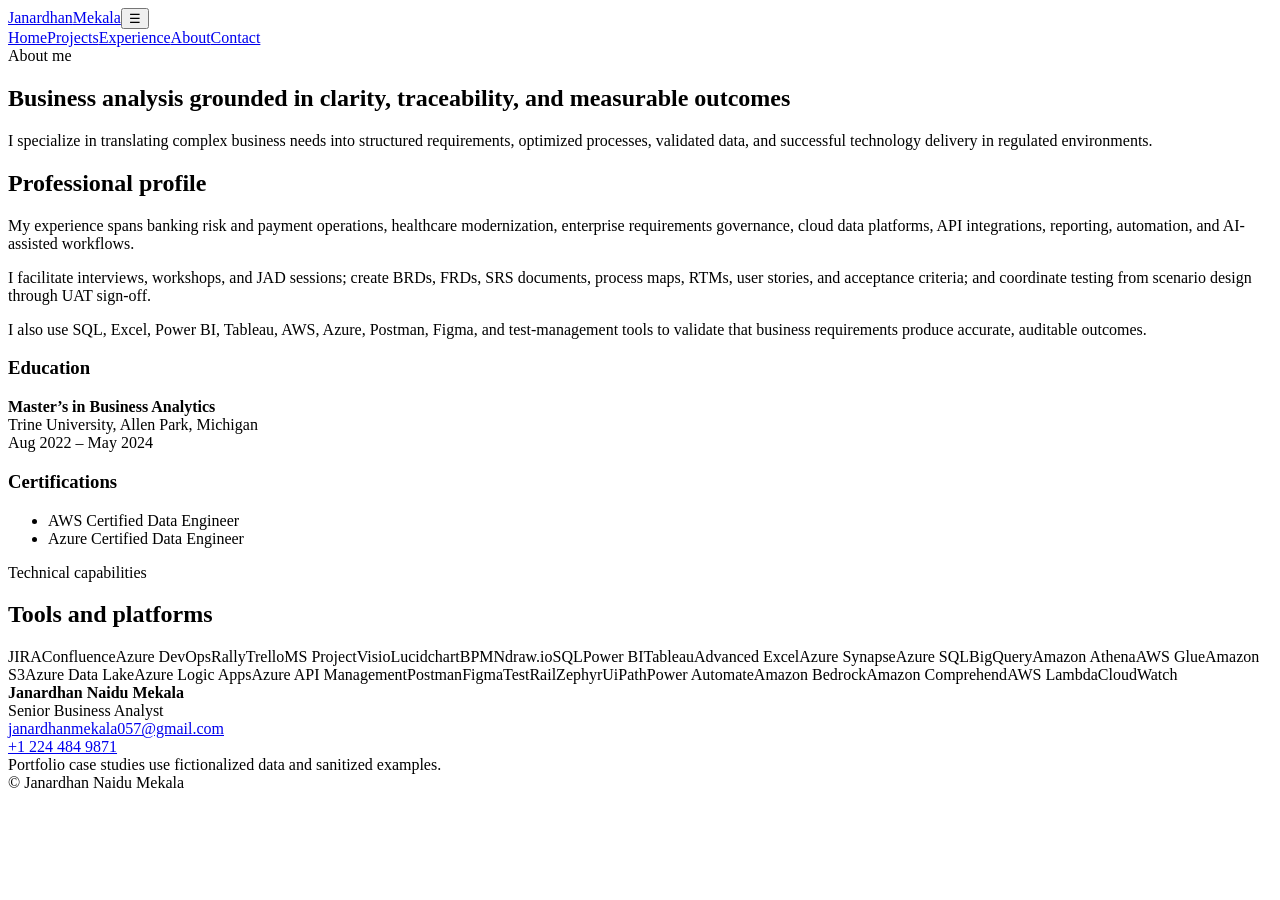
==== about.html @ b58241a9 "Add files via upload" ====
<!doctype html><html lang="en"><head><meta charset="utf-8"><meta name="viewport" content="width=device-width,initial-scale=1"><meta name="description" content="About Janardhan Naidu Mekala, Senior Business Analyst with banking, healthcare, AWS, Azure, SQL, APIs, UAT, and process modeling experience."><meta name="author" content="Janardhan Naidu Mekala"><meta property="og:title" content="About | Janardhan Naidu Mekala"><meta property="og:description" content="About Janardhan Naidu Mekala, Senior Business Analyst with banking, healthcare, AWS, Azure, SQL, APIs, UAT, and process modeling experience."><meta property="og:type" content="website"><title>About | Janardhan Naidu Mekala</title><link rel="stylesheet" href="assets/css/style.css"></head><body><nav class="nav"><div class="container navin"><a class="brand" href="index.html">Janardhan<span>Mekala</span></a><button class="menu" aria-label="Open navigation">☰</button><div class="links"><a class="" href="index.html">Home</a><a class="" href="projects.html">Projects</a><a class="" href="experience.html">Experience</a><a class="active" href="about.html">About</a><a class="" href="contact.html">Contact</a></div></div></nav><main><section class="pagehero"><div class="container"><div class="eyebrow">About me</div><h1>Business analysis grounded in clarity, traceability, and measurable outcomes</h1><p class="lead">I specialize in translating complex business needs into structured requirements, optimized processes, validated data, and successful technology delivery in regulated environments.</p></div></section><section class="section"><div class="container split"><div><h2>Professional profile</h2><p>My experience spans banking risk and payment operations, healthcare modernization, enterprise requirements governance, cloud data platforms, API integrations, reporting, automation, and AI-assisted workflows.</p><p>I facilitate interviews, workshops, and JAD sessions; create BRDs, FRDs, SRS documents, process maps, RTMs, user stories, and acceptance criteria; and coordinate testing from scenario design through UAT sign-off.</p><p>I also use SQL, Excel, Power BI, Tableau, AWS, Azure, Postman, Figma, and test-management tools to validate that business requirements produce accurate, auditable outcomes.</p></div><aside class="panel"><h3>Education</h3><p><b>Master’s in Business Analytics</b><br>Trine University, Allen Park, Michigan<br>Aug 2022 – May 2024</p><h3>Certifications</h3><ul class="clean"><li>AWS Certified Data Engineer</li><li>Azure Certified Data Engineer</li></ul></aside></div></section><section class="section"><div class="container"><div class="eyebrow">Technical capabilities</div><h2>Tools and platforms</h2><div class="skillcloud"><span class="skill">JIRA</span><span class="skill">Confluence</span><span class="skill">Azure DevOps</span><span class="skill">Rally</span><span class="skill">Trello</span><span class="skill">MS Project</span><span class="skill">Visio</span><span class="skill">Lucidchart</span><span class="skill">BPMN</span><span class="skill">draw.io</span><span class="skill">SQL</span><span class="skill">Power BI</span><span class="skill">Tableau</span><span class="skill">Advanced Excel</span><span class="skill">Azure Synapse</span><span class="skill">Azure SQL</span><span class="skill">BigQuery</span><span class="skill">Amazon Athena</span><span class="skill">AWS Glue</span><span class="skill">Amazon S3</span><span class="skill">Azure Data Lake</span><span class="skill">Azure Logic Apps</span><span class="skill">Azure API Management</span><span class="skill">Postman</span><span class="skill">Figma</span><span class="skill">TestRail</span><span class="skill">Zephyr</span><span class="skill">UiPath</span><span class="skill">Power Automate</span><span class="skill">Amazon Bedrock</span><span class="skill">Amazon Comprehend</span><span class="skill">AWS Lambda</span><span class="skill">CloudWatch</span></div></div></section></main><footer><div class="container footergrid"><div><b>Janardhan Naidu Mekala</b><br><span>Senior Business Analyst</span></div><div><a href="mailto:janardhanmekala057@gmail.com">janardhanmekala057@gmail.com</a><br><a href="tel:+12244849871">+1 224 484 9871</a></div><div>Portfolio case studies use fictionalized data and sanitized examples.<br>© <span id="year"></span> Janardhan Naidu Mekala</div></div></footer><script src="assets/js/main.js"></script></body></html>
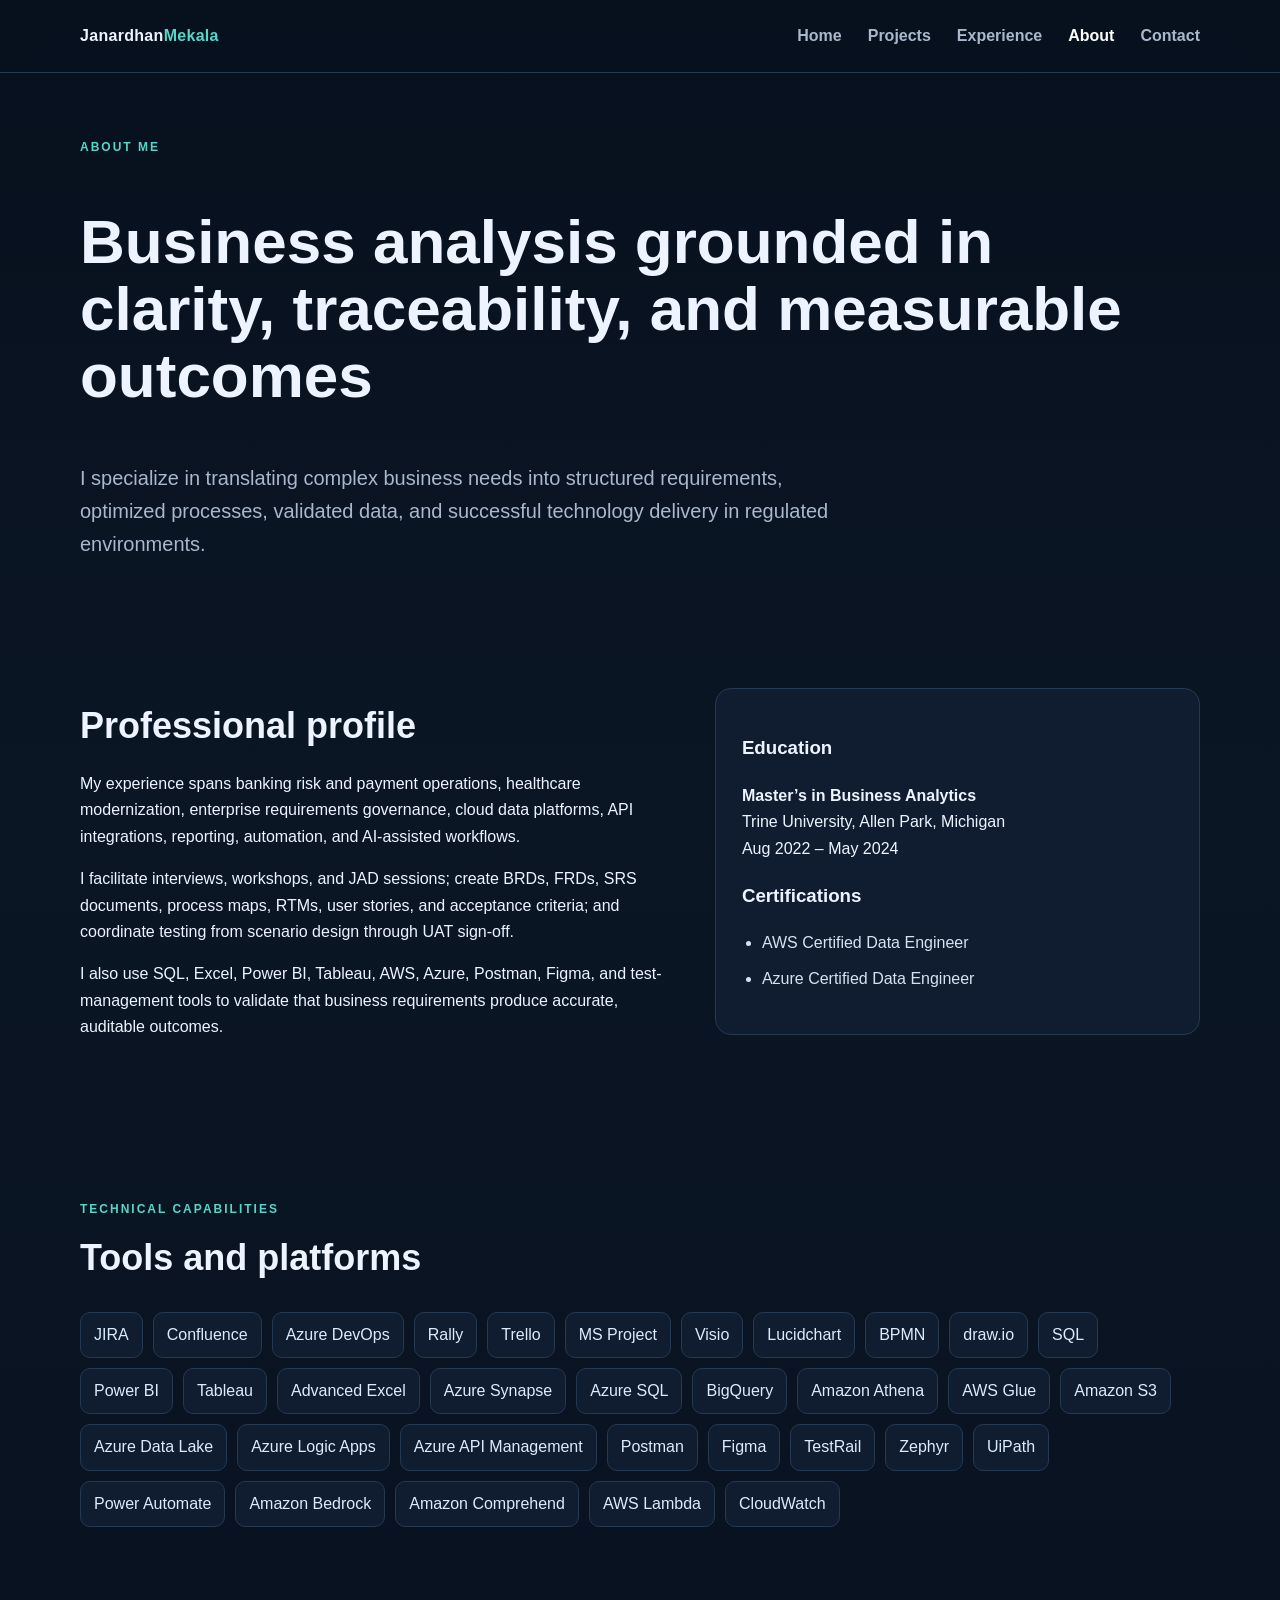
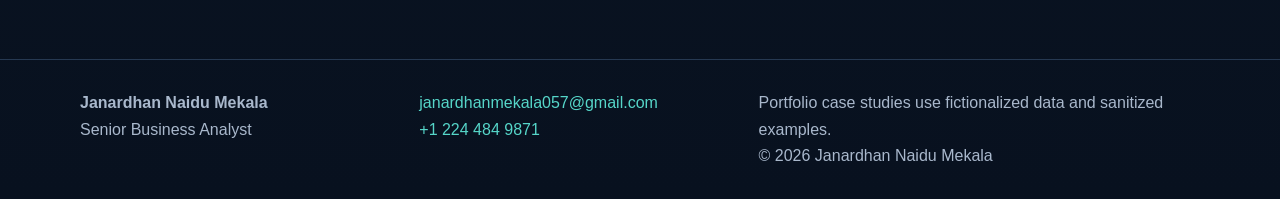
==== commit 4ae5e7c6: "Fix portfolio files" ====
--- a/about.html
+++ b/about.html
@@ -1 +1 @@
-<!doctype html><html lang="en"><head><meta charset="utf-8"><meta name="viewport" content="width=device-width,initial-scale=1"><meta name="description" content="About Janardhan Naidu Mekala, Senior Business Analyst with banking, healthcare, AWS, Azure, SQL, APIs, UAT, and process modeling experience."><meta name="author" content="Janardhan Naidu Mekala"><meta property="og:title" content="About | Janardhan Naidu Mekala"><meta property="og:description" content="About Janardhan Naidu Mekala, Senior Business Analyst with banking, healthcare, AWS, Azure, SQL, APIs, UAT, and process modeling experience."><meta property="og:type" content="website"><title>About | Janardhan Naidu Mekala</title><link rel="stylesheet" href="assets/css/style.css"></head><body><nav class="nav"><div class="container navin"><a class="brand" href="index.html">Janardhan<span>Mekala</span></a><button class="menu" aria-label="Open navigation">☰</button><div class="links"><a class="" href="index.html">Home</a><a class="" href="projects.html">Projects</a><a class="" href="experience.html">Experience</a><a class="active" href="about.html">About</a><a class="" href="contact.html">Contact</a></div></div></nav><main><section class="pagehero"><div class="container"><div class="eyebrow">About me</div><h1>Business analysis grounded in clarity, traceability, and measurable outcomes</h1><p class="lead">I specialize in translating complex business needs into structured requirements, optimized processes, validated data, and successful technology delivery in regulated environments.</p></div></section><section class="section"><div class="container split"><div><h2>Professional profile</h2><p>My experience spans banking risk and payment operations, healthcare modernization, enterprise requirements governance, cloud data platforms, API integrations, reporting, automation, and AI-assisted workflows.</p><p>I facilitate interviews, workshops, and JAD sessions; create BRDs, FRDs, SRS documents, process maps, RTMs, user stories, and acceptance criteria; and coordinate testing from scenario design through UAT sign-off.</p><p>I also use SQL, Excel, Power BI, Tableau, AWS, Azure, Postman, Figma, and test-management tools to validate that business requirements produce accurate, auditable outcomes.</p></div><aside class="panel"><h3>Education</h3><p><b>Master’s in Business Analytics</b><br>Trine University, Allen Park, Michigan<br>Aug 2022 – May 2024</p><h3>Certifications</h3><ul class="clean"><li>AWS Certified Data Engineer</li><li>Azure Certified Data Engineer</li></ul></aside></div></section><section class="section"><div class="container"><div class="eyebrow">Technical capabilities</div><h2>Tools and platforms</h2><div class="skillcloud"><span class="skill">JIRA</span><span class="skill">Confluence</span><span class="skill">Azure DevOps</span><span class="skill">Rally</span><span class="skill">Trello</span><span class="skill">MS Project</span><span class="skill">Visio</span><span class="skill">Lucidchart</span><span class="skill">BPMN</span><span class="skill">draw.io</span><span class="skill">SQL</span><span class="skill">Power BI</span><span class="skill">Tableau</span><span class="skill">Advanced Excel</span><span class="skill">Azure Synapse</span><span class="skill">Azure SQL</span><span class="skill">BigQuery</span><span class="skill">Amazon Athena</span><span class="skill">AWS Glue</span><span class="skill">Amazon S3</span><span class="skill">Azure Data Lake</span><span class="skill">Azure Logic Apps</span><span class="skill">Azure API Management</span><span class="skill">Postman</span><span class="skill">Figma</span><span class="skill">TestRail</span><span class="skill">Zephyr</span><span class="skill">UiPath</span><span class="skill">Power Automate</span><span class="skill">Amazon Bedrock</span><span class="skill">Amazon Comprehend</span><span class="skill">AWS Lambda</span><span class="skill">CloudWatch</span></div></div></section></main><footer><div class="container footergrid"><div><b>Janardhan Naidu Mekala</b><br><span>Senior Business Analyst</span></div><div><a href="mailto:janardhanmekala057@gmail.com">janardhanmekala057@gmail.com</a><br><a href="tel:+12244849871">+1 224 484 9871</a></div><div>Portfolio case studies use fictionalized data and sanitized examples.<br>© <span id="year"></span> Janardhan Naidu Mekala</div></div></footer><script src="assets/js/main.js"></script></body></html>+<!doctype html><html lang="en"><head><meta charset="utf-8"><meta name="viewport" content="width=device-width,initial-scale=1"><meta name="description" content="About Janardhan Naidu Mekala, Senior Business Analyst with banking, healthcare, AWS, Azure, SQL, APIs, UAT, and process modeling experience."><meta name="author" content="Janardhan Naidu Mekala"><meta property="og:title" content="About | Janardhan Naidu Mekala"><meta property="og:description" content="About Janardhan Naidu Mekala, Senior Business Analyst with banking, healthcare, AWS, Azure, SQL, APIs, UAT, and process modeling experience."><meta property="og:type" content="website"><title>About | Janardhan Naidu Mekala</title><link rel="stylesheet" href="style.css"></head><body><nav class="nav"><div class="container navin"><a class="brand" href="index.html">Janardhan<span>Mekala</span></a><button class="menu" aria-label="Open navigation">☰</button><div class="links"><a class="" href="index.html">Home</a><a class="" href="projects.html">Projects</a><a class="" href="experience.html">Experience</a><a class="active" href="about.html">About</a><a class="" href="contact.html">Contact</a></div></div></nav><main><section class="pagehero"><div class="container"><div class="eyebrow">About me</div><h1>Business analysis grounded in clarity, traceability, and measurable outcomes</h1><p class="lead">I specialize in translating complex business needs into structured requirements, optimized processes, validated data, and successful technology delivery in regulated environments.</p></div></section><section class="section"><div class="container split"><div><h2>Professional profile</h2><p>My experience spans banking risk and payment operations, healthcare modernization, enterprise requirements governance, cloud data platforms, API integrations, reporting, automation, and AI-assisted workflows.</p><p>I facilitate interviews, workshops, and JAD sessions; create BRDs, FRDs, SRS documents, process maps, RTMs, user stories, and acceptance criteria; and coordinate testing from scenario design through UAT sign-off.</p><p>I also use SQL, Excel, Power BI, Tableau, AWS, Azure, Postman, Figma, and test-management tools to validate that business requirements produce accurate, auditable outcomes.</p></div><aside class="panel"><h3>Education</h3><p><b>Master’s in Business Analytics</b><br>Trine University, Allen Park, Michigan<br>Aug 2022 – May 2024</p><h3>Certifications</h3><ul class="clean"><li>AWS Certified Data Engineer</li><li>Azure Certified Data Engineer</li></ul></aside></div></section><section class="section"><div class="container"><div class="eyebrow">Technical capabilities</div><h2>Tools and platforms</h2><div class="skillcloud"><span class="skill">JIRA</span><span class="skill">Confluence</span><span class="skill">Azure DevOps</span><span class="skill">Rally</span><span class="skill">Trello</span><span class="skill">MS Project</span><span class="skill">Visio</span><span class="skill">Lucidchart</span><span class="skill">BPMN</span><span class="skill">draw.io</span><span class="skill">SQL</span><span class="skill">Power BI</span><span class="skill">Tableau</span><span class="skill">Advanced Excel</span><span class="skill">Azure Synapse</span><span class="skill">Azure SQL</span><span class="skill">BigQuery</span><span class="skill">Amazon Athena</span><span class="skill">AWS Glue</span><span class="skill">Amazon S3</span><span class="skill">Azure Data Lake</span><span class="skill">Azure Logic Apps</span><span class="skill">Azure API Management</span><span class="skill">Postman</span><span class="skill">Figma</span><span class="skill">TestRail</span><span class="skill">Zephyr</span><span class="skill">UiPath</span><span class="skill">Power Automate</span><span class="skill">Amazon Bedrock</span><span class="skill">Amazon Comprehend</span><span class="skill">AWS Lambda</span><span class="skill">CloudWatch</span></div></div></section></main><footer><div class="container footergrid"><div><b>Janardhan Naidu Mekala</b><br><span>Senior Business Analyst</span></div><div><a href="mailto:janardhanmekala057@gmail.com">janardhanmekala057@gmail.com</a><br><a href="tel:+12244849871">+1 224 484 9871</a></div><div>Portfolio case studies use fictionalized data and sanitized examples.<br>© <span id="year"></span> Janardhan Naidu Mekala</div></div></footer><script src="main.js"></script></body></html>
--- a/style.css
+++ b/style.css
@@ -0,0 +1,5 @@
+
+:root{--bg:#08111f;--panel:#101d30;--panel2:#14243a;--text:#edf4ff;--muted:#a9b8cc;--accent:#56d6c9;--accent2:#6da8ff;--line:#263952;--white:#fff}*{box-sizing:border-box}html{scroll-behavior:smooth}body{margin:0;font-family:Inter,Segoe UI,Arial,sans-serif;background:linear-gradient(180deg,#07101d,#0b1625 45%,#08111f);color:var(--text);line-height:1.65}a{color:inherit;text-decoration:none}.container{width:min(1120px,92%);margin:auto}.nav{position:sticky;top:0;z-index:20;background:rgba(8,17,31,.9);backdrop-filter:blur(14px);border-bottom:1px solid var(--line)}.navin{height:72px;display:flex;align-items:center;justify-content:space-between}.brand{font-weight:800;letter-spacing:.3px}.brand span{color:var(--accent)}.links{display:flex;gap:26px;color:var(--muted);font-weight:600}.links a:hover,.links a.active{color:var(--white)}.menu{display:none;background:none;border:0;color:#fff;font-size:26px}.hero{padding:92px 0 62px}.eyebrow{color:var(--accent);text-transform:uppercase;letter-spacing:2px;font-size:12px;font-weight:800}.hero h1{font-size:clamp(42px,7vw,78px);line-height:1.04;margin:14px 0 20px;max-width:900px}.gradient{background:linear-gradient(90deg,var(--accent),var(--accent2));-webkit-background-clip:text;color:transparent}.lead{font-size:20px;color:var(--muted);max-width:760px}.actions{display:flex;gap:14px;margin-top:30px;flex-wrap:wrap}.btn{display:inline-flex;align-items:center;justify-content:center;padding:13px 20px;border-radius:10px;font-weight:800;border:1px solid var(--line)}.primary{background:linear-gradient(90deg,var(--accent),var(--accent2));color:#06111d;border:0}.secondary:hover{border-color:var(--accent)}.stats{display:grid;grid-template-columns:repeat(4,1fr);gap:14px;margin-top:45px}.stat{background:rgba(16,29,48,.72);border:1px solid var(--line);padding:20px;border-radius:14px}.stat b{font-size:27px;display:block}.stat span{color:var(--muted);font-size:14px}.section{padding:72px 0}.section h2{font-size:36px;margin:8px 0 14px}.sectionintro{color:var(--muted);max-width:720px}.grid{display:grid;grid-template-columns:repeat(2,1fr);gap:22px;margin-top:34px}.card{background:linear-gradient(145deg,rgba(20,36,58,.95),rgba(13,26,44,.95));border:1px solid var(--line);border-radius:18px;padding:26px;transition:.2s}.card:hover{transform:translateY(-4px);border-color:#3b6682}.projectnum{font-size:12px;color:var(--accent);font-weight:900;letter-spacing:1.5px}.card h3{font-size:25px;line-height:1.25;margin:10px 0}.meta{color:var(--muted);font-size:14px}.tags{display:flex;flex-wrap:wrap;gap:8px;margin:18px 0}.tag{border:1px solid #31506d;color:#cfe4ff;padding:5px 9px;border-radius:999px;font-size:12px}.arrow{font-weight:800;color:var(--accent)}.split{display:grid;grid-template-columns:1.1fr .9fr;gap:42px;align-items:start}.panel{background:var(--panel);border:1px solid var(--line);padding:26px;border-radius:16px}.clean{padding-left:20px}.clean li{margin:9px 0;color:#d6e2f2}.metricgrid{display:grid;grid-template-columns:repeat(4,1fr);gap:14px;margin:30px 0}.metric{background:var(--panel);border:1px solid var(--line);padding:18px;border-radius:13px}.metric strong{font-size:25px;color:var(--accent);display:block}.metric small{color:var(--muted)}.gallery{display:grid;grid-template-columns:repeat(2,1fr);gap:18px;margin-top:24px}.gallery img{width:100%;height:300px;object-fit:contain;background:white;border-radius:12px;border:1px solid var(--line)}.downloadgrid{display:grid;grid-template-columns:repeat(3,1fr);gap:12px}.download{padding:13px;border:1px solid var(--line);border-radius:10px;background:var(--panel);font-size:13px;overflow:hidden;text-overflow:ellipsis}.download:hover{border-color:var(--accent)}footer{border-top:1px solid var(--line);padding:30px 0;color:var(--muted);margin-top:60px}.pagehero{padding:65px 0 35px}.pagehero h1{font-size:clamp(38px,6vw,62px);line-height:1.08}.crumb{font-size:13px;color:var(--muted)}.callout{border-left:4px solid var(--accent);padding:18px 22px;background:var(--panel);border-radius:0 12px 12px 0}.contact{display:grid;grid-template-columns:1fr 1fr;gap:24px}.contactitem{border-bottom:1px solid var(--line);padding:14px 0}.note{font-size:13px;color:var(--muted)}
+@media(max-width:800px){.links{display:none;position:absolute;top:72px;left:0;right:0;background:#08111f;padding:20px;flex-direction:column}.links.open{display:flex}.menu{display:block}.stats,.metricgrid{grid-template-columns:repeat(2,1fr)}.grid,.split,.contact{grid-template-columns:1fr}.downloadgrid{grid-template-columns:1fr}.gallery{grid-template-columns:1fr}.gallery img{height:auto}.hero{padding-top:60px}}
+
+.hero-layout{display:grid;grid-template-columns:1.45fr .55fr;gap:42px;align-items:center}.hero-subtitle{font-size:clamp(30px,4vw,50px);line-height:1.12;margin:10px 0 20px;max-width:900px}.profile-card{background:linear-gradient(145deg,var(--panel2),var(--panel));border:1px solid var(--line);border-radius:22px;padding:28px;text-align:center;box-shadow:0 24px 60px rgba(0,0,0,.25)}.initials{width:92px;height:92px;border-radius:50%;margin:0 auto 18px;display:grid;place-items:center;font-size:34px;font-weight:900;color:#06111d;background:linear-gradient(135deg,var(--accent),var(--accent2))}.profile-card h3{margin:8px 0}.profile-card p{color:var(--muted)}.profile-contact{display:grid;gap:8px;margin-top:18px;font-size:14px}.profile-contact a{color:var(--accent)}.timeline{position:relative;margin-left:15px}.timeline:before{content:"";position:absolute;left:128px;top:0;bottom:0;width:1px;background:var(--line)}.timeline-item{display:grid;grid-template-columns:110px 1fr;gap:38px;margin-bottom:30px;position:relative}.timeline-date{color:var(--accent);font-weight:800;font-size:13px;padding-top:22px}.timeline-content{background:var(--panel);border:1px solid var(--line);border-radius:16px;padding:24px}.timeline-content:before{content:"";position:absolute;left:122px;top:28px;width:13px;height:13px;border-radius:50%;background:var(--accent);border:3px solid var(--bg)}.company{color:var(--accent);font-weight:800}.timeline-content h3{margin:3px 0 8px}.skillcloud{display:flex;flex-wrap:wrap;gap:10px;margin-top:24px}.skill{background:var(--panel);border:1px solid var(--line);padding:9px 13px;border-radius:10px;color:#dceaff}.contactitem{display:grid;gap:4px}.contactitem span{color:var(--muted);font-size:13px;text-transform:uppercase;letter-spacing:1px}.contactitem a{color:var(--accent);font-weight:700}.footergrid{display:grid;grid-template-columns:1fr 1fr 1.4fr;gap:24px;align-items:start}.footergrid a{color:var(--accent)}.portfolio-note{margin-top:35px}.recruiter-cta{padding-top:20px}.recruiter-cta .callout h2{margin-top:0}@media(max-width:800px){.hero-layout,.footergrid{grid-template-columns:1fr}.profile-card{max-width:420px}.timeline:before{left:5px}.timeline-item{grid-template-columns:1fr;gap:8px;padding-left:30px}.timeline-content:before{left:0;top:42px}.timeline-date{padding-top:0}}
